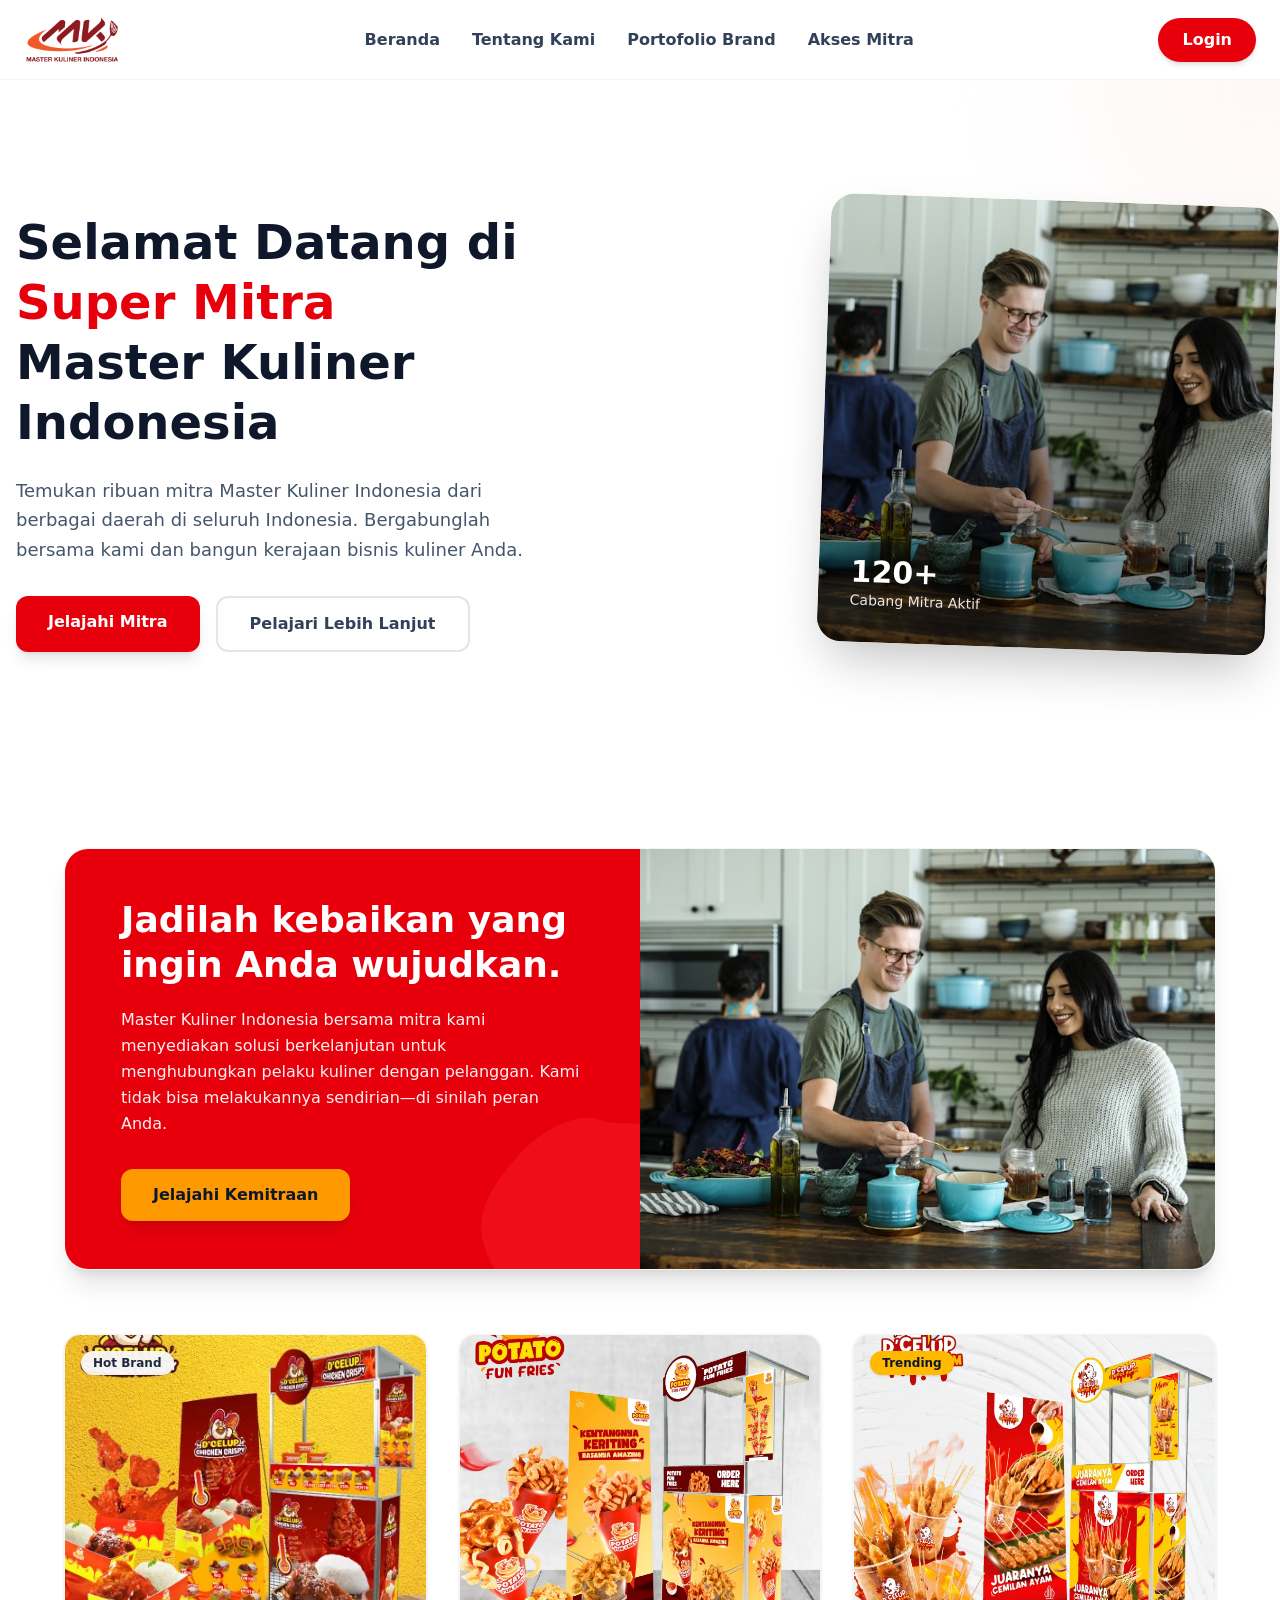
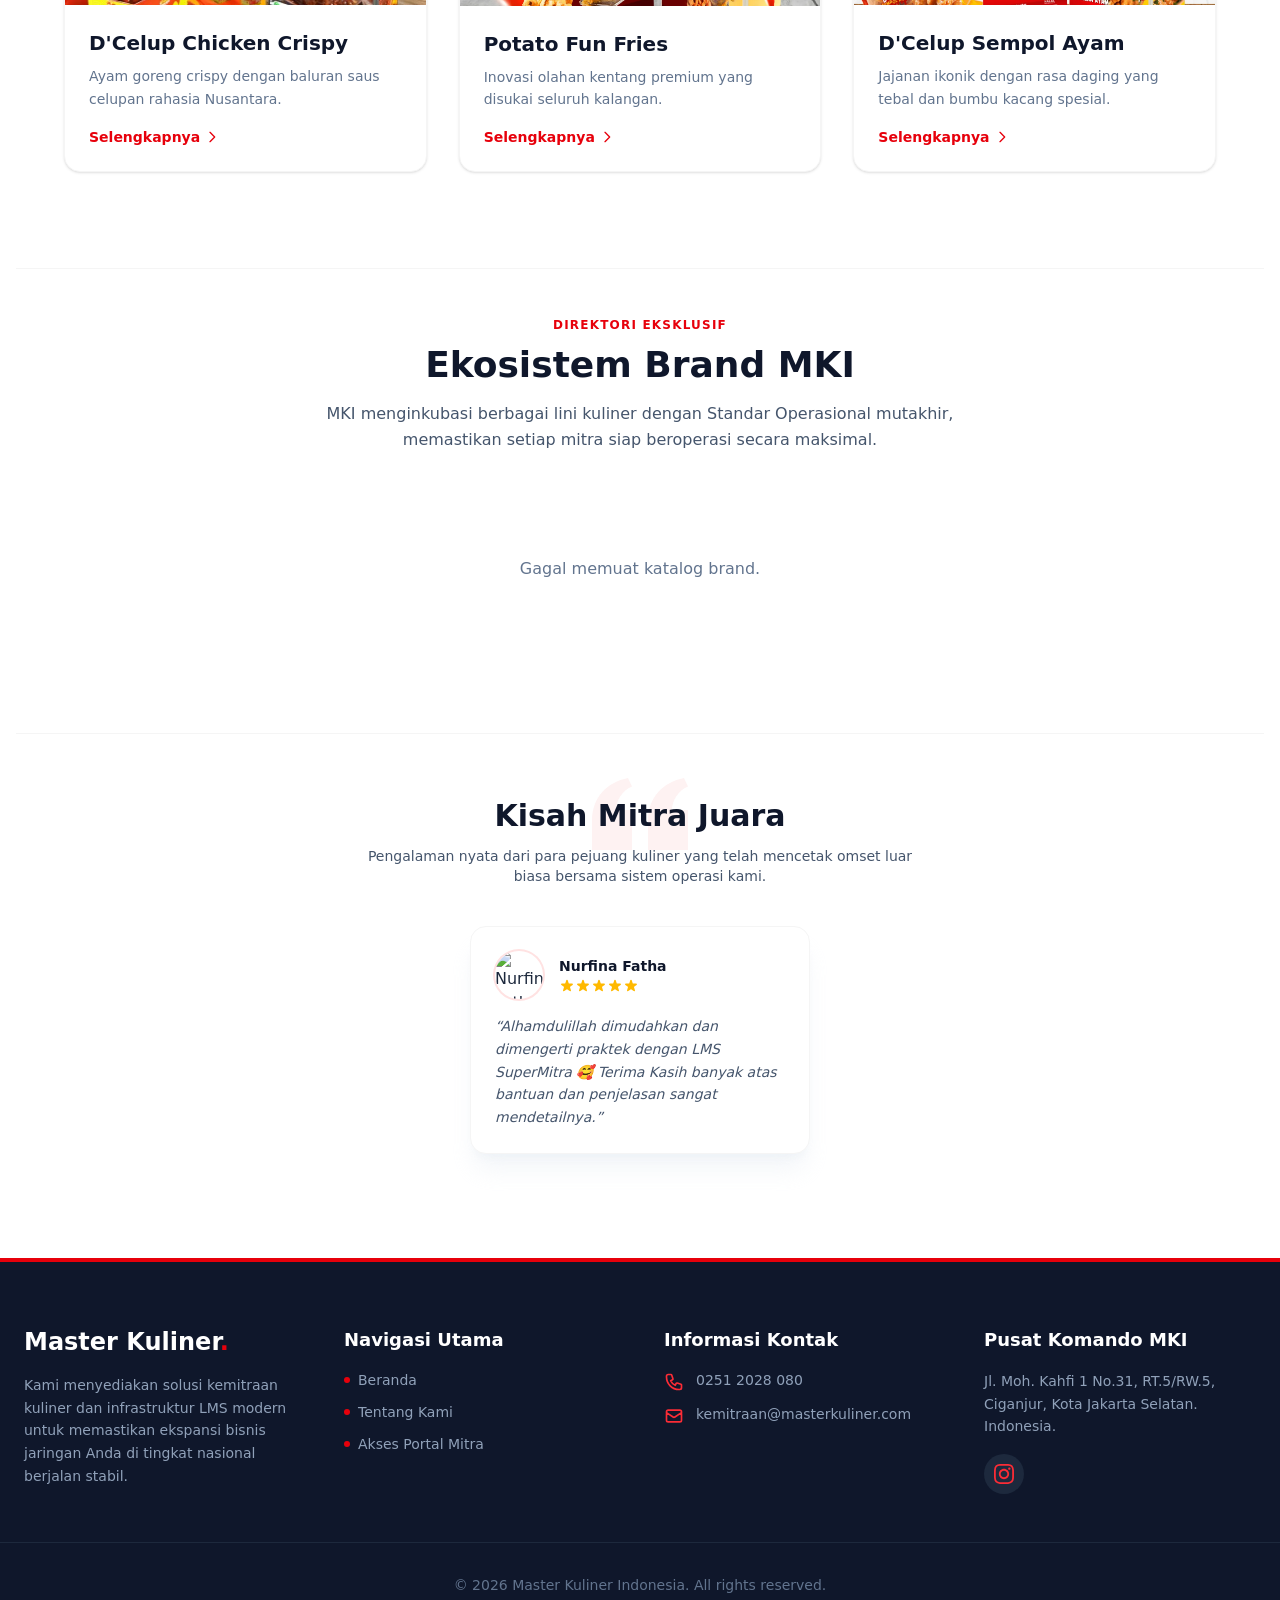
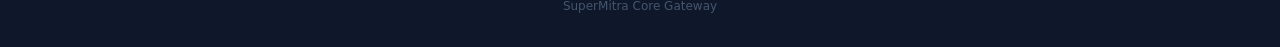
==== course.html @ 027131a8 "create course page" ====
<!DOCTYPE html>
<html lang="id" class="scroll-smooth">

<head>
    <meta charset="UTF-8">
    <link rel="icon" type="image/webp" href="/assets/images/logo.webp">
    <meta name="viewport" content="width=device-width, initial-scale=1.0">
    <title>Edukasi Kemitraan - Master Kuliner Indonesia</title>

    <!-- FONT POPPINS & INTER -->
    <link rel="preconnect" href="https://fonts.googleapis.com">
    <link rel="preconnect" href="https://fonts.gstatic.com" crossorigin="">
    <link
        href="https://fonts.googleapis.com/css2?family=Poppins:wght@400;500;600;700&family=Inter:wght@400;500;600;700&display=swap"
        rel="stylesheet">

    <!-- Tailwind CSS CDN -->
    <script src="https://cdn.tailwindcss.com"></script>

    <link href="/css/main.css" rel="stylesheet">
</head>

<body class="bg-slate-50 font-inter text-slate-800 antialiased overflow-x-hidden" id="course">

    <!-- Navbar -->
    <header
        class="fixed top-0 left-0 right-0 w-full z-50 transition-all duration-300 bg-white/95 backdrop-blur-sm border-b border-neutral-100 h-20">
        <div class="max-w-7xl mx-auto px-6 h-full flex items-center justify-between">
            <a class="cursor-pointer flex items-center gap-3" href="/store.html">
                <div class="w-24">
                    <img src="/assets/images/logo.webp" alt="Logo" class="w-full h-full object-contain" onerror="this.src='https://via.placeholder.com/150x50?text=Logo'">
                </div>
            </a>
            <div class="flex items-center gap-4">
                <a href="/store.html"
                    class="hidden md:block mr-2 text-sm font-semibold text-slate-600 hover:text-red-600 transition-colors">
                    Kembali ke Toko
                </a>

                <!-- Profile Section -->
                <div class="relative">
                    <button id="profile-btn"
                        class="flex items-center gap-3 hover:bg-gray-50 px-3 py-2 rounded-lg transition-colors">
                        <div
                            class="w-8 h-8 bg-red-600 rounded-full flex items-center justify-center text-white font-bold text-sm">
                            <span id="user-avatar">U</span>
                        </div>
                        <div class="hidden md:block text-left">
                            <p class="text-sm font-semibold text-slate-900" id="user-name">User</p>
                            <p class="text-xs text-slate-500" id="user-role">Partner</p>
                        </div>
                        <svg class="w-4 h-4 text-slate-400" fill="none" stroke="currentColor" viewBox="0 0 24 24">
                            <path stroke-linecap="round" stroke-linejoin="round" stroke-width="2" d="M19 9l-7 7-7-7">
                            </path>
                        </svg>
                    </button>

                    <!-- Dropdown Menu -->
                    <div id="profile-dropdown"
                        class="absolute right-0 mt-2 w-48 bg-white rounded-lg shadow-lg border border-neutral-100 py-1 z-50 hidden">
                        <a href="#"
                            class="flex items-center gap-3 px-4 py-2 text-sm text-slate-700 hover:bg-gray-50 transition-colors">
                            <svg class="w-4 h-4" fill="none" stroke="currentColor" viewBox="0 0 24 24">
                                <path stroke-linecap="round" stroke-linejoin="round" stroke-width="2"
                                    d="M16 7a4 4 0 11-8 0 4 4 0 018 0zM12 14a7 7 0 00-7 7h14a7 7 0 00-7-7z"></path>
                            </svg>
                            Profile
                        </a>
                        <a href="/course.html" id="course-link"
                            class="flex items-center gap-3 px-4 py-2 text-sm text-red-600 font-semibold hover:bg-gray-50 transition-colors">
                            <svg class="w-4 h-4" fill="none" stroke="currentColor" viewBox="0 0 24 24">
                                <path stroke-linecap="round" stroke-linejoin="round" stroke-width="2"
                                    d="M12 6.253v13m0-13C10.832 5.477 9.246 5 7.5 5S4.168 5.477 3 6.253v13C4.168 18.477 5.754 18 7.5 18s3.332.477 4.5 1.253m0-13C13.168 5.477 14.754 5 16.5 5c1.746 0 3.332.477 4.5 1.253v13C19.832 18.477 18.246 18 16.5 18c-1.746 0-3.332.477-4.5 1.253">
                                </path>
                            </svg>
                            Course
                        </a>
                        <a href="/orders.html"
                            class="flex items-center gap-3 px-4 py-2 text-sm text-slate-700 hover:bg-gray-50 transition-colors">
                            <svg class="w-4 h-4" fill="none" stroke="currentColor" viewBox="0 0 24 24">
                                <path stroke-linecap="round" stroke-linejoin="round" stroke-width="2"
                                    d="M9 5H7a2 2 0 00-2 2v10a2 2 0 002 2h8a2 2 0 002-2V7a2 2 0 00-2-2h-2M9 5a2 2 0 002 2h2a2 2 0 002-2M9 5a2 2 0 012-2h2a2 2 0 012 2m-6 9l2 2 4-4">
                                </path>
                            </svg>
                            Pesanan Saya
                        </a>
                        <hr class="my-1 border-neutral-100">
                        <button id="logout-btn"
                            class="flex items-center gap-3 w-full px-4 py-2 text-sm text-slate-700 hover:bg-gray-50 transition-colors">
                            <svg class="w-4 h-4" fill="none" stroke="currentColor" viewBox="0 0 24 24">
                                <path stroke-linecap="round" stroke-linejoin="round" stroke-width="2"
                                    d="M17 16l4-4m0 0l-4-4m4 4H7m6 4v1a3 3 0 01-3 3H6a3 3 0 01-3-3V7a3 3 0 013-3h4a3 3 0 013 3v1">
                                </path>
                            </svg>
                            Logout
                        </button>
                    </div>
                </div>
            </div>
        </div>
    </header>

    <main class="pt-28 pb-16 min-h-screen">
        <div class="container mx-auto px-4 max-w-7xl">
            
            <!-- Breadcrumb & Header -->
            <div class="mb-8">
                <div class="flex items-center text-sm text-slate-500 mb-3">
                    <a href="/" class="hover:text-red-600">Beranda</a>
                    <span class="mx-2">/</span>
                    <a href="#" class="hover:text-red-600">Modul Edukasi</a>
                    <span class="mx-2">/</span>
                    <span class="text-slate-800 font-medium">Pembuatan Produk</span>
                </div>
                <h1 class="text-3xl md:text-4xl font-bold text-slate-900 font-poppins">Modul Pelatihan: Rahasia Dapur MKI</h1>
                <p class="text-slate-600 mt-2">Pelajari teknik rahasia, takaran yang presisi, dan SOP pembuatan makanan dari Master Kuliner Indonesia.</p>
            </div>

            <div class="flex flex-col lg:flex-row gap-8">
                
                <!-- Video Player Area -->
                <div class="lg:w-2/3">
                    <div class="bg-black rounded-2xl overflow-hidden shadow-xl aspect-video mb-6 relative border border-neutral-800">
                        <!-- Embed Video Pembuatan Makanan -->
                        <iframe class="absolute inset-0 w-full h-full" 
                            src="https://www.youtube.com/embed/j1_8W6A7i48?si=NhyC-iO9F-8YfH8E" 
                            title="Video Edukasi Pembuatan Makanan" 
                            frameborder="0" 
                            allow="accelerometer; autoplay; clipboard-write; encrypted-media; gyroscope; picture-in-picture" 
                            allowfullscreen>
                        </iframe>
                    </div>
                    
                    <div class="bg-white p-6 md:p-8 rounded-2xl shadow-sm border border-neutral-100">
                        <div class="flex items-start justify-between gap-4 mb-4">
                            <h2 class="text-2xl font-bold font-poppins text-slate-900">01. Persiapan Bahan Baku & Teknik Pemotongan Ayam</h2>
                            <span class="bg-green-100 text-green-700 text-xs font-bold px-3 py-1 rounded-full whitespace-nowrap">Wajib Tonton</span>
                        </div>
                        <p class="text-slate-600 mb-6 leading-relaxed">Dalam modul pertama ini, Anda akan mempelajari standar operasional prosedur (SOP) Master Kuliner Indonesia dalam menyeleksi ayam berkualitas, teknik memotong 1 ayam menjadi 9 dan 10 bagian, serta cara menjaga kesegaran bahan baku sebelum masuk ke proses marinisasi.</p>
                        
                        <div class="flex flex-wrap gap-4 pt-6 border-t border-gray-100">
                            <button class="bg-red-600 hover:bg-red-700 text-white px-5 py-2.5 rounded-lg font-medium transition flex items-center gap-2 text-sm shadow-md hover:shadow-lg hover:shadow-red-600/20">
                               <svg class="w-5 h-5" fill="none" stroke="currentColor" viewBox="0 0 24 24"><path stroke-linecap="round" stroke-linejoin="round" stroke-width="2" d="M4 16v1a3 3 0 003 3h10a3 3 0 003-3v-1m-4-4l-3 3m0 0l-3-3m3 3V4"></path></svg> 
                               Unduh SOP PDF
                            </button>
                            <button class="bg-slate-100 hover:bg-slate-200 text-slate-700 px-5 py-2.5 rounded-lg font-medium transition flex items-center gap-2 text-sm">
                                <svg class="w-5 h-5" fill="none" stroke="currentColor" viewBox="0 0 24 24"><path stroke-linecap="round" stroke-linejoin="round" stroke-width="2" d="M8 12h.01M12 12h.01M16 12h.01M21 12c0 4.418-4.03 8-9 8a9.863 9.863 0 01-4.255-.949L3 20l1.395-3.72C3.512 15.042 3 13.574 3 12c0-4.418 4.03-8 9-8s9 3.582 9 8z"></path></svg>
                                Tanya Instruktur
                            </button>
                        </div>
                    </div>
                </div>

                <!-- Playlist / Course List Area -->
                <div class="lg:w-1/3">
                    <div class="bg-white rounded-2xl shadow-sm border border-neutral-100 p-6 overscroll-contain sticky top-28">
                        <div class="flex items-center justify-between mb-6">
                            <h3 class="font-bold font-poppins text-lg text-slate-900">Daftar Materi Kuliner</h3>
                            <span class="text-sm text-slate-500 font-medium">1 / 5 Selesai</span>
                        </div>
                        
                        <!-- Progress Bar -->
                        <div class="w-full bg-gray-200 rounded-full h-2 mb-6">
                            <div class="bg-green-500 h-2 rounded-full" style="width: 20%"></div>
                        </div>

                        <div class="space-y-4">
                            <!-- Active item -->
                            <a href="#" class="block p-3 rounded-xl bg-red-50 border border-red-100 flex gap-4 group transition">
                                <div class="w-24 h-16 rounded-lg overflow-hidden shrink-0 relative bg-gray-200 shadow-sm">
                                    <img src="https://images.unsplash.com/photo-1587595431973-160d0d94add1?w=300&q=80" alt="Thumbnail" class="w-full h-full object-cover">
                                    <div class="absolute inset-0 bg-red-600/30 flex items-center justify-center">
                                        <div class="w-8 h-8 rounded-full bg-white flex items-center justify-center shadow-lg">
                                            <svg class="w-4 h-4 text-red-600 ml-0.5" fill="currentColor" viewBox="0 0 20 20"><path d="M10 18a8 8 0 100-16 8 8 0 000 16zM9.555 7.168A1 1 0 008 8v4a1 1 0 001.555.832l3-2a1 1 0 000-1.664l-3-2z" clip-rule="evenodd" fill-rule="evenodd"></path></svg>
                                        </div>
                                    </div>
                                </div>
                                <div class="flex-1 py-1">
                                    <h4 class="font-semibold text-sm text-red-600 group-hover:text-red-700 leading-tight">01. Persiapan Bahan & Potong Ayam</h4>
                                    <p class="text-xs text-red-400 mt-2 font-medium">Sedang diputar • 12:40</p>
                                </div>
                            </a>

                            <!-- Other items -->
                            <a href="#" class="block p-3 rounded-xl hover:bg-slate-50 border border-transparent border-b-gray-100 flex gap-4 group transition">
                                <div class="w-24 h-16 rounded-lg overflow-hidden shrink-0 relative bg-gray-200">
                                    <img src="https://images.unsplash.com/photo-1615996001375-c7ef13294436?w=300&q=80" alt="Thumbnail" class="w-full h-full object-cover">
                                </div>
                                <div class="flex-1 py-1">
                                    <h4 class="font-semibold text-sm text-slate-700 group-hover:text-red-600 leading-tight transition-colors">02. Tehnik Marinisasi Bumbu Rahasia</h4>
                                    <p class="text-xs text-slate-400 mt-2">08:15</p>
                                </div>
                            </a>
                            
                            <a href="#" class="block p-3 rounded-xl hover:bg-slate-50 border border-transparent border-b-gray-100 flex gap-4 group transition">
                                <div class="w-24 h-16 rounded-lg overflow-hidden shrink-0 relative bg-gray-200">
                                    <img src="https://images.unsplash.com/photo-1626645738196-c2a7c87a8f58?w=300&q=80" alt="Thumbnail" class="w-full h-full object-cover">
                                </div>
                                <div class="flex-1 py-1">
                                    <h4 class="font-semibold text-sm text-slate-700 group-hover:text-red-600 leading-tight transition-colors">03. Tekik Pembuatan Adonan Crispy</h4>
                                    <p class="text-xs text-slate-400 mt-2">15:30</p>
                                </div>
                            </a>

                            <a href="#" class="block p-3 rounded-xl hover:bg-slate-50 border border-transparent border-b-gray-100 flex gap-4 group transition">
                                <div class="w-24 h-16 rounded-lg overflow-hidden shrink-0 relative bg-gray-200">
                                    <img src="https://images.unsplash.com/photo-1614398751058-eb2e0bf63e53?w=300&q=80" alt="Thumbnail" class="w-full h-full object-cover">
                                </div>
                                <div class="flex-1 py-1">
                                    <h4 class="font-semibold text-sm text-slate-700 group-hover:text-red-600 leading-tight transition-colors">04. Manajemen Menggoreng Suhu Presisi</h4>
                                    <p class="text-xs text-slate-400 mt-2">10:45</p>
                                </div>
                            </a>

                            <a href="#" class="block p-3 rounded-xl hover:bg-slate-50 flex gap-4 group transition">
                                <div class="w-24 h-16 rounded-lg overflow-hidden shrink-0 relative bg-gray-200">
                                    <img src="https://images.unsplash.com/photo-1555939594-58d7cb561ad1?w=300&q=80" alt="Thumbnail" class="w-full h-full object-cover">
                                </div>
                                <div class="flex-1 py-1">
                                    <h4 class="font-semibold text-sm text-slate-700 group-hover:text-red-600 leading-tight transition-colors">05. Plating, Packing & Quality Control</h4>
                                    <p class="text-xs text-slate-400 mt-2">09:20</p>
                                </div>
                            </a>
                            
                            <!-- Locked item -->
                            <div class="block p-3 rounded-xl flex gap-4 group opacity-50 cursor-not-allowed">
                                <div class="w-24 h-16 rounded-lg overflow-hidden shrink-0 relative bg-slate-200 shadow-inner">
                                    <div class="absolute inset-0 flex items-center justify-center bg-slate-800/10">
                                        <svg class="w-6 h-6 text-slate-500" fill="currentColor" viewBox="0 0 20 20"><path fill-rule="evenodd" d="M5 9V7a5 5 0 0110 0v2a2 2 0 012 2v5a2 2 0 01-2 2H5a2 2 0 01-2-2v-5a2 2 0 012-2zm8-2v2H7V7a3 3 0 016 0z" clip-rule="evenodd"></path></svg>
                                    </div>
                                </div>
                                <div class="flex-1 py-1">
                                    <h4 class="font-semibold text-sm text-slate-500 leading-tight">Ujian Akhir Kelolosan Standar Mutu</h4>
                                    <p class="text-xs text-slate-400 mt-2">Terkunci</p>
                                </div>
                            </div>
                        </div>
                    </div>
                </div>
            </div>
            
        </div>
    </main>

    <!-- Footer mapped to references -->
    <footer class="bg-slate-900 border-t-4 border-red-600 text-slate-300 pt-16 pb-8">
        <div class="max-w-7xl mx-auto px-6 grid gap-12 md:grid-cols-4">
            <div>
                <h2 class="font-poppins text-2xl font-bold text-white mb-4">Master Kuliner<span
                        class="text-red-600">.</span></h2>
                <p class="text-sm leading-relaxed text-slate-400">Kami menyediakan solusi kemitraan kuliner dan
                    infrastruktur LMS modern untuk memastikan ekspansi bisnis jaringan Anda di tingkat nasional berjalan
                    stabil.</p>
            </div>
            <div>
                <h3 class="font-poppins text-lg font-semibold text-white mb-4">Navigasi Utama</h3>
                <ul class="space-y-3 text-sm text-slate-400">
                    <li><a href="/" class="hover:text-red-400 transition-colors flex items-center"><span
                                class="w-1.5 h-1.5 rounded-full bg-red-600 mr-2"></span>Beranda</a></li>
                    <li><a href="/index.html#about" class="hover:text-red-400 transition-colors flex items-center"><span
                                class="w-1.5 h-1.5 rounded-full bg-red-600 mr-2"></span>Tentang Kami</a></li>
                    <li><a href="course.html" class="hover:text-red-400 transition-colors flex items-center"><span
                                class="w-1.5 h-1.5 rounded-full bg-red-600 mr-2"></span>Edukasi Kemitraan</a></li>
                </ul>
            </div>
            <div>
                <h3 class="font-poppins text-lg font-semibold text-white mb-4">Informasi Kontak</h3>
                <ul class="space-y-3 text-sm text-slate-400">
                    <li class="flex items-start gap-3">
                        <svg class="w-5 h-5 text-red-500 shrink-0 mt-0.5" fill="none" stroke="currentColor"
                            viewBox="0 0 24 24">
                            <path stroke-linecap="round" stroke-linejoin="round" stroke-width="2"
                                d="M3 5a2 2 0 012-2h3.28a1 1 0 01.948.684l1.498 4.493a1 1 0 01-.502 1.21l-2.257 1.13a11.042 11.042 0 005.516 5.516l1.13-2.257a1 1 0 011.21-.502l4.493 1.498a1 1 0 01.684.949V19a2 2 0 01-2 2h-1C9.716 21 3 14.284 3 6V5z">
                            </path>
                        </svg>
                        <span>0251 2028 080</span>
                    </li>
                    <li class="flex items-start gap-3">
                        <svg class="w-5 h-5 text-red-500 shrink-0 mt-0.5" fill="none" stroke="currentColor"
                            viewBox="0 0 24 24">
                            <path stroke-linecap="round" stroke-linejoin="round" stroke-width="2"
                                d="M3 8l7.89 5.26a2 2 0 002.22 0L21 8M5 19h14a2 2 0 002-2V7a2 2 0 00-2-2H5a2 2 0 00-2 2v10a2 2 0 002 2z">
                            </path>
                        </svg>
                        <span>kemitraan@masterkuliner.com</span>
                    </li>
                </ul>
            </div>
            <div>
                <h3 class="font-poppins text-lg font-semibold text-white mb-4">Pusat Komando MKI</h3>
                <p class="text-sm mb-4 text-slate-400 leading-relaxed">Jl. Moh. Kahfi 1 No.31, RT.5/RW.5, Ciganjur, Kota
                    Jakarta Selatan. Indonesia.</p>
                <div class="flex gap-4">
                    <div
                        class="w-10 h-10 rounded-full bg-slate-800 flex items-center justify-center text-red-500 hover:bg-red-600 hover:text-white transition-colors cursor-pointer">
                        <svg class="w-5 h-5" fill="currentColor" viewBox="0 0 24 24">
                            <path
                                d="M12 2.163c3.204 0 3.584.012 4.85.07 3.252.148 4.771 1.691 4.919 4.919.058 1.265.069 1.645.069 4.849 0 3.205-.012 3.584-.069 4.849-.149 3.225-1.664 4.771-4.919 4.919-1.266.058-1.644.07-4.85.07-3.204 0-3.584-.012-4.849-.07-3.26-.149-4.771-1.699-4.919-4.92-.058-1.265-.07-1.644-.07-4.849 0-3.204.013-3.583.07-4.849.149-3.227 1.664-4.771 4.919-4.919 1.266-.057 1.645-.069 4.849-.069zm0-2.163c-3.259 0-3.667.014-4.947.072-4.358.2-6.78 2.618-6.98 6.98-.059 1.281-.073 1.689-.073 4.948 0 3.259.014 3.668.072 4.948.2 4.358 2.618 6.78 6.98 6.98 1.281.058 1.689.072 4.948.072 3.259 0 3.668-.014 4.948-.072 4.354-.2 6.782-2.618 6.979-6.98.059-1.28.073-1.689.073-4.948 0-3.259-.014-3.667-.072-4.947-.196-4.354-2.617-6.78-6.979-6.98-1.281-.059-1.69-.073-4.949-.073zm0 5.838c-3.403 0-6.162 2.759-6.162 6.162s2.759 6.163 6.162 6.163 6.162-2.759 6.162-6.163c0-3.403-2.759-6.162-6.162-6.162zm0 10.162c-2.209 0-4-1.79-4-4 0-2.209 1.791-4 4-4s4 1.791 4 4c0 2.21-1.791 4-4 4zm6.406-11.845c-.796 0-1.441.645-1.441 1.44s.645 1.44 1.441 1.44c.795 0 1.439-.645 1.439-1.44s-.644-1.44-1.439-1.44z" />
                        </svg>
                    </div>
                </div>
            </div>
        </div>
        <div class="border-t border-slate-800 mt-12 pt-8 text-center text-sm text-slate-500 font-medium">
            © 2026 Master Kuliner Indonesia. All rights reserved. <br>
            <span class="text-xs text-slate-600 font-normal">SuperMitra Core Gateway</span>
        </div>
    </footer>

    <!-- Scripts -->
    <script src="/js/modules/api.js"></script>
    <!-- SweetAlert2 JS -->
    <script src="https://cdn.jsdelivr.net/npm/sweetalert2@11/dist/sweetalert2.all.min.js"></script>
    <script src="/js/pages/course.js"></script>
</body>
</html>
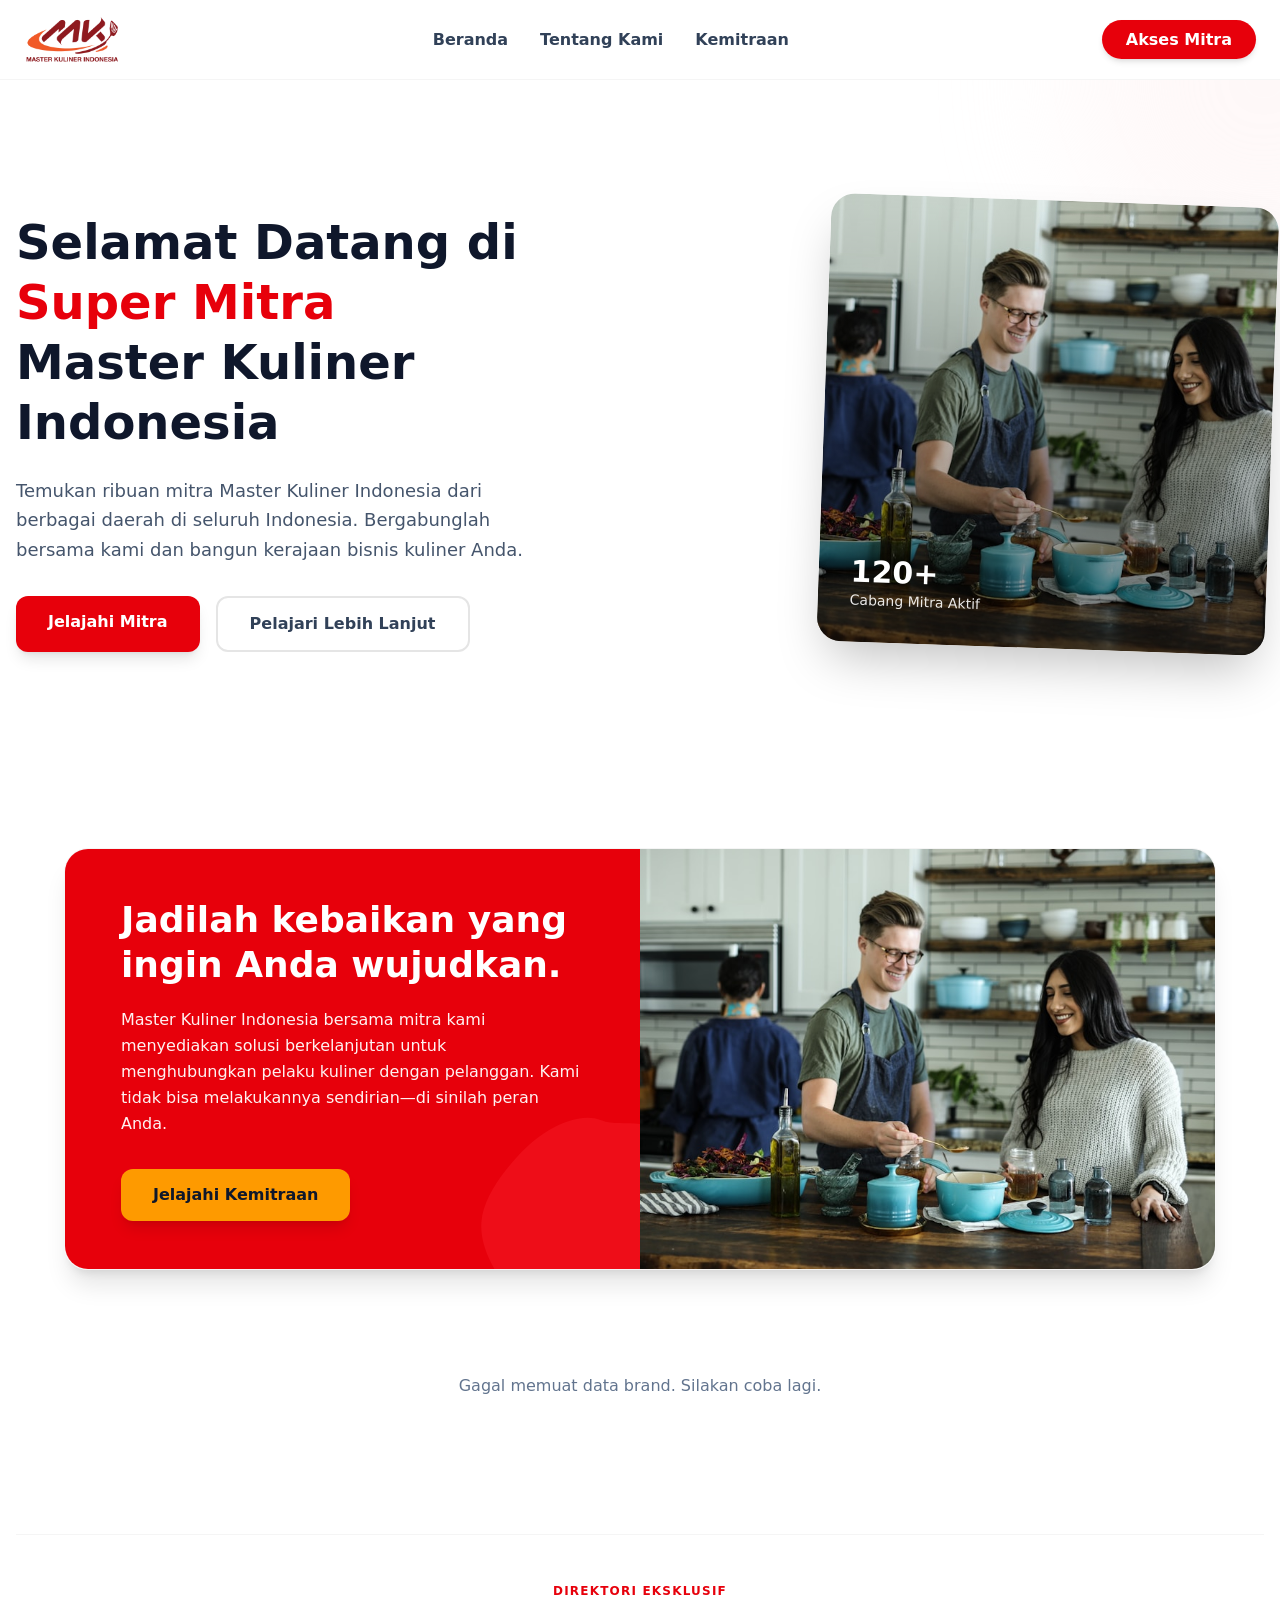
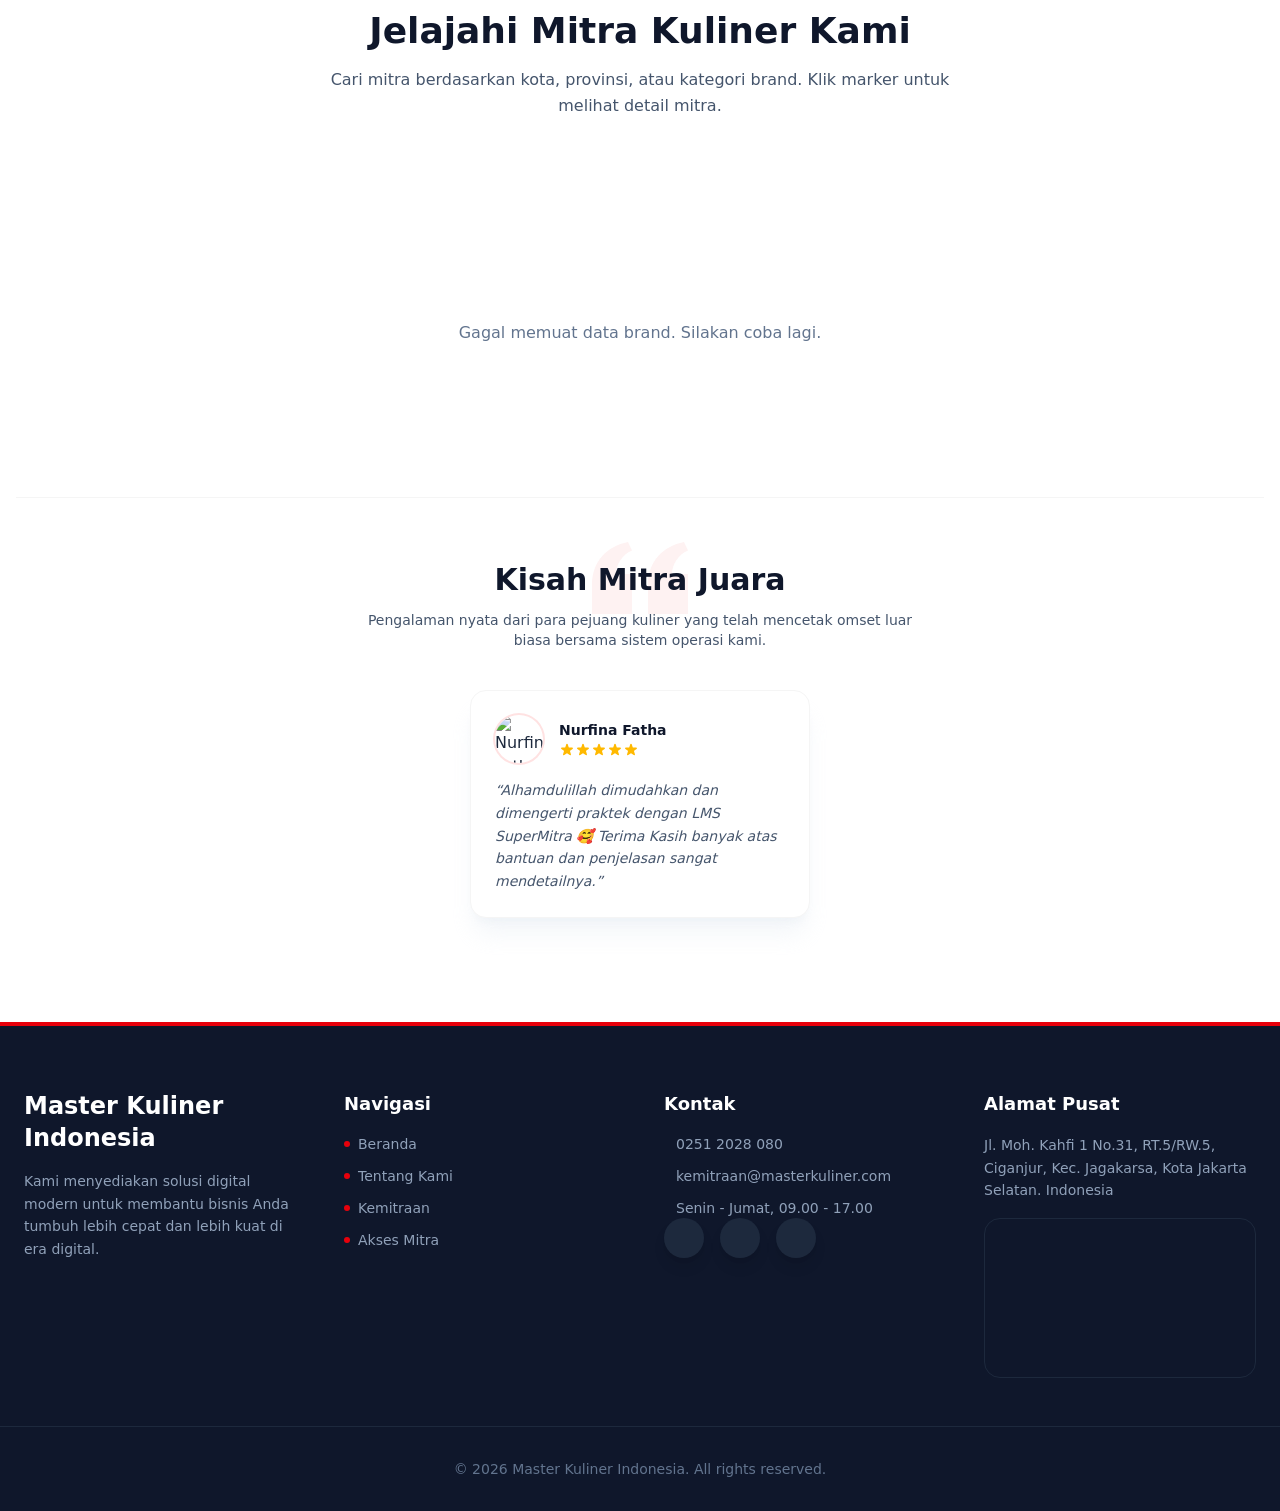
==== commit c27b6ffc: "feat: integrating component business-category with API" ====
--- a/course.html
+++ b/course.html
@@ -18,6 +18,9 @@
     <script src="https://cdn.tailwindcss.com"></script>
 
     <link href="/css/main.css" rel="stylesheet">
+
+    <!-- REMIXICON -->
+    <link href="https://cdn.jsdelivr.net/npm/remixicon@4.2.0/fonts/remixicon.css" rel="stylesheet" />
 </head>
 
 <body class="bg-slate-50 font-inter text-slate-800 antialiased overflow-x-hidden" id="course">
@@ -28,289 +31,92 @@
         <div class="max-w-7xl mx-auto px-6 h-full flex items-center justify-between">
             <a class="cursor-pointer flex items-center gap-3" href="/store.html">
                 <div class="w-24">
-                    <img src="/assets/images/logo.webp" alt="Logo" class="w-full h-full object-contain" onerror="this.src='https://via.placeholder.com/150x50?text=Logo'">
+                    <img src="/assets/images/logo.webp" alt="Logo" class="w-full h-full object-contain"
+                        onerror="this.src='https://via.placeholder.com/150x50?text=Logo'">
                 </div>
             </a>
             <div class="flex items-center gap-4">
                 <a href="/store.html"
-                    class="hidden md:block mr-2 text-sm font-semibold text-slate-600 hover:text-red-600 transition-colors">
+                    class="hidden md:flex items-center gap-2 mr-2 px-4 py-2 text-sm font-medium text-slate-700 bg-white border border-slate-200 hover:bg-slate-50 hover:text-red-600 hover:border-red-200 rounded-xl transition-all shadow-sm">
+                    <svg class="w-4 h-4" fill="none" stroke="currentColor" viewBox="0 0 24 24">
+                        <path stroke-linecap="round" stroke-linejoin="round" stroke-width="2"
+                            d="M10 19l-7-7m0 0l7-7m-7 7h18"></path>
+                    </svg>
                     Kembali ke Toko
                 </a>
 
-                <!-- Profile Section -->
-                <div class="relative">
-                    <button id="profile-btn"
-                        class="flex items-center gap-3 hover:bg-gray-50 px-3 py-2 rounded-lg transition-colors">
-                        <div
-                            class="w-8 h-8 bg-red-600 rounded-full flex items-center justify-center text-white font-bold text-sm">
-                            <span id="user-avatar">U</span>
-                        </div>
-                        <div class="hidden md:block text-left">
-                            <p class="text-sm font-semibold text-slate-900" id="user-name">User</p>
-                            <p class="text-xs text-slate-500" id="user-role">Partner</p>
-                        </div>
-                        <svg class="w-4 h-4 text-slate-400" fill="none" stroke="currentColor" viewBox="0 0 24 24">
-                            <path stroke-linecap="round" stroke-linejoin="round" stroke-width="2" d="M19 9l-7 7-7-7">
-                            </path>
-                        </svg>
-                    </button>
-
-                    <!-- Dropdown Menu -->
-                    <div id="profile-dropdown"
-                        class="absolute right-0 mt-2 w-48 bg-white rounded-lg shadow-lg border border-neutral-100 py-1 z-50 hidden">
-                        <a href="#"
-                            class="flex items-center gap-3 px-4 py-2 text-sm text-slate-700 hover:bg-gray-50 transition-colors">
-                            <svg class="w-4 h-4" fill="none" stroke="currentColor" viewBox="0 0 24 24">
-                                <path stroke-linecap="round" stroke-linejoin="round" stroke-width="2"
-                                    d="M16 7a4 4 0 11-8 0 4 4 0 018 0zM12 14a7 7 0 00-7 7h14a7 7 0 00-7-7z"></path>
-                            </svg>
-                            Profile
-                        </a>
-                        <a href="/course.html" id="course-link"
-                            class="flex items-center gap-3 px-4 py-2 text-sm text-red-600 font-semibold hover:bg-gray-50 transition-colors">
-                            <svg class="w-4 h-4" fill="none" stroke="currentColor" viewBox="0 0 24 24">
-                                <path stroke-linecap="round" stroke-linejoin="round" stroke-width="2"
-                                    d="M12 6.253v13m0-13C10.832 5.477 9.246 5 7.5 5S4.168 5.477 3 6.253v13C4.168 18.477 5.754 18 7.5 18s3.332.477 4.5 1.253m0-13C13.168 5.477 14.754 5 16.5 5c1.746 0 3.332.477 4.5 1.253v13C19.832 18.477 18.246 18 16.5 18c-1.746 0-3.332.477-4.5 1.253">
-                                </path>
-                            </svg>
-                            Course
-                        </a>
-                        <a href="/orders.html"
-                            class="flex items-center gap-3 px-4 py-2 text-sm text-slate-700 hover:bg-gray-50 transition-colors">
-                            <svg class="w-4 h-4" fill="none" stroke="currentColor" viewBox="0 0 24 24">
-                                <path stroke-linecap="round" stroke-linejoin="round" stroke-width="2"
-                                    d="M9 5H7a2 2 0 00-2 2v10a2 2 0 002 2h8a2 2 0 002-2V7a2 2 0 00-2-2h-2M9 5a2 2 0 002 2h2a2 2 0 002-2M9 5a2 2 0 012-2h2a2 2 0 012 2m-6 9l2 2 4-4">
-                                </path>
-                            </svg>
-                            Pesanan Saya
-                        </a>
-                        <hr class="my-1 border-neutral-100">
-                        <button id="logout-btn"
-                            class="flex items-center gap-3 w-full px-4 py-2 text-sm text-slate-700 hover:bg-gray-50 transition-colors">
-                            <svg class="w-4 h-4" fill="none" stroke="currentColor" viewBox="0 0 24 24">
-                                <path stroke-linecap="round" stroke-linejoin="round" stroke-width="2"
-                                    d="M17 16l4-4m0 0l-4-4m4 4H7m6 4v1a3 3 0 01-3 3H6a3 3 0 01-3-3V7a3 3 0 013-3h4a3 3 0 013 3v1">
-                                </path>
-                            </svg>
-                            Logout
-                        </button>
-                    </div>
-                </div>
+                <!-- Global Profile Navigation Placeholder -->
+                <div id="profile-nav-placeholder"></div>
             </div>
         </div>
     </header>
 
     <main class="pt-28 pb-16 min-h-screen">
         <div class="container mx-auto px-4 max-w-7xl">
-            
-            <!-- Breadcrumb & Header -->
+
+            <!-- Header -->
             <div class="mb-8">
-                <div class="flex items-center text-sm text-slate-500 mb-3">
-                    <a href="/" class="hover:text-red-600">Beranda</a>
-                    <span class="mx-2">/</span>
-                    <a href="#" class="hover:text-red-600">Modul Edukasi</a>
-                    <span class="mx-2">/</span>
-                    <span class="text-slate-800 font-medium">Pembuatan Produk</span>
-                </div>
-                <h1 class="text-3xl md:text-4xl font-bold text-slate-900 font-poppins">Modul Pelatihan: Rahasia Dapur MKI</h1>
-                <p class="text-slate-600 mt-2">Pelajari teknik rahasia, takaran yang presisi, dan SOP pembuatan makanan dari Master Kuliner Indonesia.</p>
+                <h1 class="text-3xl md:text-4xl font-bold text-slate-900 font-poppins">Modul Pelatihan: Kemitraan Master
+                    Kuliner Indonesia
+                </h1>
+                <p class="text-slate-600 mt-2">Pelajari teknik rahasia, takaran yang presisi, dan SOP pembuatan makanan
+                    dari Master Kuliner Indonesia.</p>
             </div>
 
-            <div class="flex flex-col lg:flex-row gap-8">
-                
-                <!-- Video Player Area -->
-                <div class="lg:w-2/3">
-                    <div class="bg-black rounded-2xl overflow-hidden shadow-xl aspect-video mb-6 relative border border-neutral-800">
-                        <!-- Embed Video Pembuatan Makanan -->
-                        <iframe class="absolute inset-0 w-full h-full" 
-                            src="https://www.youtube.com/embed/j1_8W6A7i48?si=NhyC-iO9F-8YfH8E" 
-                            title="Video Edukasi Pembuatan Makanan" 
-                            frameborder="0" 
-                            allow="accelerometer; autoplay; clipboard-write; encrypted-media; gyroscope; picture-in-picture" 
-                            allowfullscreen>
-                        </iframe>
-                    </div>
-                    
-                    <div class="bg-white p-6 md:p-8 rounded-2xl shadow-sm border border-neutral-100">
-                        <div class="flex items-start justify-between gap-4 mb-4">
-                            <h2 class="text-2xl font-bold font-poppins text-slate-900">01. Persiapan Bahan Baku & Teknik Pemotongan Ayam</h2>
-                            <span class="bg-green-100 text-green-700 text-xs font-bold px-3 py-1 rounded-full whitespace-nowrap">Wajib Tonton</span>
-                        </div>
-                        <p class="text-slate-600 mb-6 leading-relaxed">Dalam modul pertama ini, Anda akan mempelajari standar operasional prosedur (SOP) Master Kuliner Indonesia dalam menyeleksi ayam berkualitas, teknik memotong 1 ayam menjadi 9 dan 10 bagian, serta cara menjaga kesegaran bahan baku sebelum masuk ke proses marinisasi.</p>
-                        
-                        <div class="flex flex-wrap gap-4 pt-6 border-t border-gray-100">
-                            <button class="bg-red-600 hover:bg-red-700 text-white px-5 py-2.5 rounded-lg font-medium transition flex items-center gap-2 text-sm shadow-md hover:shadow-lg hover:shadow-red-600/20">
-                               <svg class="w-5 h-5" fill="none" stroke="currentColor" viewBox="0 0 24 24"><path stroke-linecap="round" stroke-linejoin="round" stroke-width="2" d="M4 16v1a3 3 0 003 3h10a3 3 0 003-3v-1m-4-4l-3 3m0 0l-3-3m3 3V4"></path></svg> 
-                               Unduh SOP PDF
-                            </button>
-                            <button class="bg-slate-100 hover:bg-slate-200 text-slate-700 px-5 py-2.5 rounded-lg font-medium transition flex items-center gap-2 text-sm">
-                                <svg class="w-5 h-5" fill="none" stroke="currentColor" viewBox="0 0 24 24"><path stroke-linecap="round" stroke-linejoin="round" stroke-width="2" d="M8 12h.01M12 12h.01M16 12h.01M21 12c0 4.418-4.03 8-9 8a9.863 9.863 0 01-4.255-.949L3 20l1.395-3.72C3.512 15.042 3 13.574 3 12c0-4.418 4.03-8 9-8s9 3.582 9 8z"></path></svg>
-                                Tanya Instruktur
-                            </button>
-                        </div>
-                    </div>
-                </div>
+            <!-- Dynamic Course Categories Section -->
+            <div id="course-categories-container" class="mb-10 w-full relative z-10">
+            </div>
 
-                <!-- Playlist / Course List Area -->
-                <div class="lg:w-1/3">
-                    <div class="bg-white rounded-2xl shadow-sm border border-neutral-100 p-6 overscroll-contain sticky top-28">
-                        <div class="flex items-center justify-between mb-6">
-                            <h3 class="font-bold font-poppins text-lg text-slate-900">Daftar Materi Kuliner</h3>
-                            <span class="text-sm text-slate-500 font-medium">1 / 5 Selesai</span>
-                        </div>
-                        
-                        <!-- Progress Bar -->
-                        <div class="w-full bg-gray-200 rounded-full h-2 mb-6">
-                            <div class="bg-green-500 h-2 rounded-full" style="width: 20%"></div>
-                        </div>
 
-                        <div class="space-y-4">
-                            <!-- Active item -->
-                            <a href="#" class="block p-3 rounded-xl bg-red-50 border border-red-100 flex gap-4 group transition">
-                                <div class="w-24 h-16 rounded-lg overflow-hidden shrink-0 relative bg-gray-200 shadow-sm">
-                                    <img src="https://images.unsplash.com/photo-1587595431973-160d0d94add1?w=300&q=80" alt="Thumbnail" class="w-full h-full object-cover">
-                                    <div class="absolute inset-0 bg-red-600/30 flex items-center justify-center">
-                                        <div class="w-8 h-8 rounded-full bg-white flex items-center justify-center shadow-lg">
-                                            <svg class="w-4 h-4 text-red-600 ml-0.5" fill="currentColor" viewBox="0 0 20 20"><path d="M10 18a8 8 0 100-16 8 8 0 000 16zM9.555 7.168A1 1 0 008 8v4a1 1 0 001.555.832l3-2a1 1 0 000-1.664l-3-2z" clip-rule="evenodd" fill-rule="evenodd"></path></svg>
-                                        </div>
-                                    </div>
-                                </div>
-                                <div class="flex-1 py-1">
-                                    <h4 class="font-semibold text-sm text-red-600 group-hover:text-red-700 leading-tight">01. Persiapan Bahan & Potong Ayam</h4>
-                                    <p class="text-xs text-red-400 mt-2 font-medium">Sedang diputar • 12:40</p>
-                                </div>
-                            </a>
 
-                            <!-- Other items -->
-                            <a href="#" class="block p-3 rounded-xl hover:bg-slate-50 border border-transparent border-b-gray-100 flex gap-4 group transition">
-                                <div class="w-24 h-16 rounded-lg overflow-hidden shrink-0 relative bg-gray-200">
-                                    <img src="https://images.unsplash.com/photo-1615996001375-c7ef13294436?w=300&q=80" alt="Thumbnail" class="w-full h-full object-cover">
-                                </div>
-                                <div class="flex-1 py-1">
-                                    <h4 class="font-semibold text-sm text-slate-700 group-hover:text-red-600 leading-tight transition-colors">02. Tehnik Marinisasi Bumbu Rahasia</h4>
-                                    <p class="text-xs text-slate-400 mt-2">08:15</p>
-                                </div>
-                            </a>
-                            
-                            <a href="#" class="block p-3 rounded-xl hover:bg-slate-50 border border-transparent border-b-gray-100 flex gap-4 group transition">
-                                <div class="w-24 h-16 rounded-lg overflow-hidden shrink-0 relative bg-gray-200">
-                                    <img src="https://images.unsplash.com/photo-1626645738196-c2a7c87a8f58?w=300&q=80" alt="Thumbnail" class="w-full h-full object-cover">
-                                </div>
-                                <div class="flex-1 py-1">
-                                    <h4 class="font-semibold text-sm text-slate-700 group-hover:text-red-600 leading-tight transition-colors">03. Tekik Pembuatan Adonan Crispy</h4>
-                                    <p class="text-xs text-slate-400 mt-2">15:30</p>
-                                </div>
-                            </a>
-
-                            <a href="#" class="block p-3 rounded-xl hover:bg-slate-50 border border-transparent border-b-gray-100 flex gap-4 group transition">
-                                <div class="w-24 h-16 rounded-lg overflow-hidden shrink-0 relative bg-gray-200">
-                                    <img src="https://images.unsplash.com/photo-1614398751058-eb2e0bf63e53?w=300&q=80" alt="Thumbnail" class="w-full h-full object-cover">
-                                </div>
-                                <div class="flex-1 py-1">
-                                    <h4 class="font-semibold text-sm text-slate-700 group-hover:text-red-600 leading-tight transition-colors">04. Manajemen Menggoreng Suhu Presisi</h4>
-                                    <p class="text-xs text-slate-400 mt-2">10:45</p>
-                                </div>
-                            </a>
-
-                            <a href="#" class="block p-3 rounded-xl hover:bg-slate-50 flex gap-4 group transition">
-                                <div class="w-24 h-16 rounded-lg overflow-hidden shrink-0 relative bg-gray-200">
-                                    <img src="https://images.unsplash.com/photo-1555939594-58d7cb561ad1?w=300&q=80" alt="Thumbnail" class="w-full h-full object-cover">
-                                </div>
-                                <div class="flex-1 py-1">
-                                    <h4 class="font-semibold text-sm text-slate-700 group-hover:text-red-600 leading-tight transition-colors">05. Plating, Packing & Quality Control</h4>
-                                    <p class="text-xs text-slate-400 mt-2">09:20</p>
-                                </div>
-                            </a>
-                            
-                            <!-- Locked item -->
-                            <div class="block p-3 rounded-xl flex gap-4 group opacity-50 cursor-not-allowed">
-                                <div class="w-24 h-16 rounded-lg overflow-hidden shrink-0 relative bg-slate-200 shadow-inner">
-                                    <div class="absolute inset-0 flex items-center justify-center bg-slate-800/10">
-                                        <svg class="w-6 h-6 text-slate-500" fill="currentColor" viewBox="0 0 20 20"><path fill-rule="evenodd" d="M5 9V7a5 5 0 0110 0v2a2 2 0 012 2v5a2 2 0 01-2 2H5a2 2 0 01-2-2v-5a2 2 0 012-2zm8-2v2H7V7a3 3 0 016 0z" clip-rule="evenodd"></path></svg>
-                                    </div>
-                                </div>
-                                <div class="flex-1 py-1">
-                                    <h4 class="font-semibold text-sm text-slate-500 leading-tight">Ujian Akhir Kelolosan Standar Mutu</h4>
-                                    <p class="text-xs text-slate-400 mt-2">Terkunci</p>
-                                </div>
-                            </div>
-                        </div>
-                    </div>
-                </div>
-            </div>
-            
         </div>
     </main>
 
-    <!-- Footer mapped to references -->
-    <footer class="bg-slate-900 border-t-4 border-red-600 text-slate-300 pt-16 pb-8">
-        <div class="max-w-7xl mx-auto px-6 grid gap-12 md:grid-cols-4">
-            <div>
-                <h2 class="font-poppins text-2xl font-bold text-white mb-4">Master Kuliner<span
-                        class="text-red-600">.</span></h2>
-                <p class="text-sm leading-relaxed text-slate-400">Kami menyediakan solusi kemitraan kuliner dan
-                    infrastruktur LMS modern untuk memastikan ekspansi bisnis jaringan Anda di tingkat nasional berjalan
-                    stabil.</p>
-            </div>
-            <div>
-                <h3 class="font-poppins text-lg font-semibold text-white mb-4">Navigasi Utama</h3>
-                <ul class="space-y-3 text-sm text-slate-400">
-                    <li><a href="/" class="hover:text-red-400 transition-colors flex items-center"><span
-                                class="w-1.5 h-1.5 rounded-full bg-red-600 mr-2"></span>Beranda</a></li>
-                    <li><a href="/index.html#about" class="hover:text-red-400 transition-colors flex items-center"><span
-                                class="w-1.5 h-1.5 rounded-full bg-red-600 mr-2"></span>Tentang Kami</a></li>
-                    <li><a href="course.html" class="hover:text-red-400 transition-colors flex items-center"><span
-                                class="w-1.5 h-1.5 rounded-full bg-red-600 mr-2"></span>Edukasi Kemitraan</a></li>
-                </ul>
-            </div>
-            <div>
-                <h3 class="font-poppins text-lg font-semibold text-white mb-4">Informasi Kontak</h3>
-                <ul class="space-y-3 text-sm text-slate-400">
-                    <li class="flex items-start gap-3">
-                        <svg class="w-5 h-5 text-red-500 shrink-0 mt-0.5" fill="none" stroke="currentColor"
-                            viewBox="0 0 24 24">
-                            <path stroke-linecap="round" stroke-linejoin="round" stroke-width="2"
-                                d="M3 5a2 2 0 012-2h3.28a1 1 0 01.948.684l1.498 4.493a1 1 0 01-.502 1.21l-2.257 1.13a11.042 11.042 0 005.516 5.516l1.13-2.257a1 1 0 011.21-.502l4.493 1.498a1 1 0 01.684.949V19a2 2 0 01-2 2h-1C9.716 21 3 14.284 3 6V5z">
-                            </path>
-                        </svg>
-                        <span>0251 2028 080</span>
-                    </li>
-                    <li class="flex items-start gap-3">
-                        <svg class="w-5 h-5 text-red-500 shrink-0 mt-0.5" fill="none" stroke="currentColor"
-                            viewBox="0 0 24 24">
-                            <path stroke-linecap="round" stroke-linejoin="round" stroke-width="2"
-                                d="M3 8l7.89 5.26a2 2 0 002.22 0L21 8M5 19h14a2 2 0 002-2V7a2 2 0 00-2-2H5a2 2 0 00-2 2v10a2 2 0 002 2z">
-                            </path>
-                        </svg>
-                        <span>kemitraan@masterkuliner.com</span>
-                    </li>
-                </ul>
-            </div>
-            <div>
-                <h3 class="font-poppins text-lg font-semibold text-white mb-4">Pusat Komando MKI</h3>
-                <p class="text-sm mb-4 text-slate-400 leading-relaxed">Jl. Moh. Kahfi 1 No.31, RT.5/RW.5, Ciganjur, Kota
-                    Jakarta Selatan. Indonesia.</p>
-                <div class="flex gap-4">
-                    <div
-                        class="w-10 h-10 rounded-full bg-slate-800 flex items-center justify-center text-red-500 hover:bg-red-600 hover:text-white transition-colors cursor-pointer">
-                        <svg class="w-5 h-5" fill="currentColor" viewBox="0 0 24 24">
-                            <path
-                                d="M12 2.163c3.204 0 3.584.012 4.85.07 3.252.148 4.771 1.691 4.919 4.919.058 1.265.069 1.645.069 4.849 0 3.205-.012 3.584-.069 4.849-.149 3.225-1.664 4.771-4.919 4.919-1.266.058-1.644.07-4.85.07-3.204 0-3.584-.012-4.849-.07-3.26-.149-4.771-1.699-4.919-4.92-.058-1.265-.07-1.644-.07-4.849 0-3.204.013-3.583.07-4.849.149-3.227 1.664-4.771 4.919-4.919 1.266-.057 1.645-.069 4.849-.069zm0-2.163c-3.259 0-3.667.014-4.947.072-4.358.2-6.78 2.618-6.98 6.98-.059 1.281-.073 1.689-.073 4.948 0 3.259.014 3.668.072 4.948.2 4.358 2.618 6.78 6.98 6.98 1.281.058 1.689.072 4.948.072 3.259 0 3.668-.014 4.948-.072 4.354-.2 6.782-2.618 6.979-6.98.059-1.28.073-1.689.073-4.948 0-3.259-.014-3.667-.072-4.947-.196-4.354-2.617-6.78-6.979-6.98-1.281-.059-1.69-.073-4.949-.073zm0 5.838c-3.403 0-6.162 2.759-6.162 6.162s2.759 6.163 6.162 6.163 6.162-2.759 6.162-6.163c0-3.403-2.759-6.162-6.162-6.162zm0 10.162c-2.209 0-4-1.79-4-4 0-2.209 1.791-4 4-4s4 1.791 4 4c0 2.21-1.791 4-4 4zm6.406-11.845c-.796 0-1.441.645-1.441 1.44s.645 1.44 1.441 1.44c.795 0 1.439-.645 1.439-1.44s-.644-1.44-1.439-1.44z" />
-                        </svg>
-                    </div>
+    <!-- Global Footer Placeholder -->
+    <div id="footer-placeholder"></div>
+
+    <!-- Modern Logout Modal -->
+    <div id="logoutModal" class="fixed inset-0 z-[2000] hidden overflow-y-auto px-4 py-6 sm:px-0">
+        <!-- Backdrop with glassmorphism -->
+        <div onclick="closeLogoutModal()"
+            class="fixed inset-0 bg-slate-900/40 backdrop-blur-md transition-opacity duration-300"></div>
+
+        <!-- Modal Card -->
+        <div class="relative mx-auto mt-40 max-w-sm transform overflow-hidden rounded-3xl bg-white shadow-2xl transition-all duration-300 scale-95 opacity-0"
+            id="logoutModalCard">
+            <div class="p-8 text-center">
+                <!-- Warning Icon -->
+                <div class="inline-flex items-center justify-center w-16 h-16 rounded-2xl bg-amber-50 text-amber-500 mb-6">
+                    <svg class="w-8 h-8" fill="none" stroke="currentColor" viewBox="0 0 24 24">
+                        <path stroke-linecap="round" stroke-linejoin="round" stroke-width="2"
+                            d="M12 9v2m0 4h.01m-6.938 4h13.856c1.54 0 2.502-1.667 1.732-3L13.732 4c-.77-1.333-2.694-1.333-3.464 0L3.34 16c-.77 1.333.192 3 1.732 3z">
+                        </path>
+                    </svg>
+                </div>
+                
+                <h2 class="text-xl font-bold text-slate-900 font-poppins mb-2">Keluar Akun?</h2>
+                <p class="text-slate-500 text-sm mb-8">Anda perlu masuk kembali untuk mengakses portal kemitraan Anda.</p>
+
+                <div class="space-y-3">
+                    <button onclick="confirmLogout()"
+                        class="w-full bg-red-600 hover:bg-red-700 text-white font-bold py-4 rounded-2xl shadow-lg shadow-red-600/20 transition-all transform active:scale-[0.98]">
+                        Ya, Keluar
+                    </button>
+                    <button onclick="closeLogoutModal()"
+                        class="w-full bg-slate-100 hover:bg-slate-200 text-slate-600 font-bold py-4 rounded-2xl transition-all transform active:scale-[0.98]">
+                        Batal
+                    </button>
                 </div>
             </div>
         </div>
-        <div class="border-t border-slate-800 mt-12 pt-8 text-center text-sm text-slate-500 font-medium">
-            © 2026 Master Kuliner Indonesia. All rights reserved. <br>
-            <span class="text-xs text-slate-600 font-normal">SuperMitra Core Gateway</span>
-        </div>
-    </footer>
+    </div>
 
     <!-- Scripts -->
     <script src="/js/modules/api.js"></script>
+    <script src="/js/modules/components.js"></script>
     <!-- SweetAlert2 JS -->
     <script src="https://cdn.jsdelivr.net/npm/sweetalert2@11/dist/sweetalert2.all.min.js"></script>
     <script src="/js/pages/course.js"></script>
 </body>
-</html>
+
+</html>
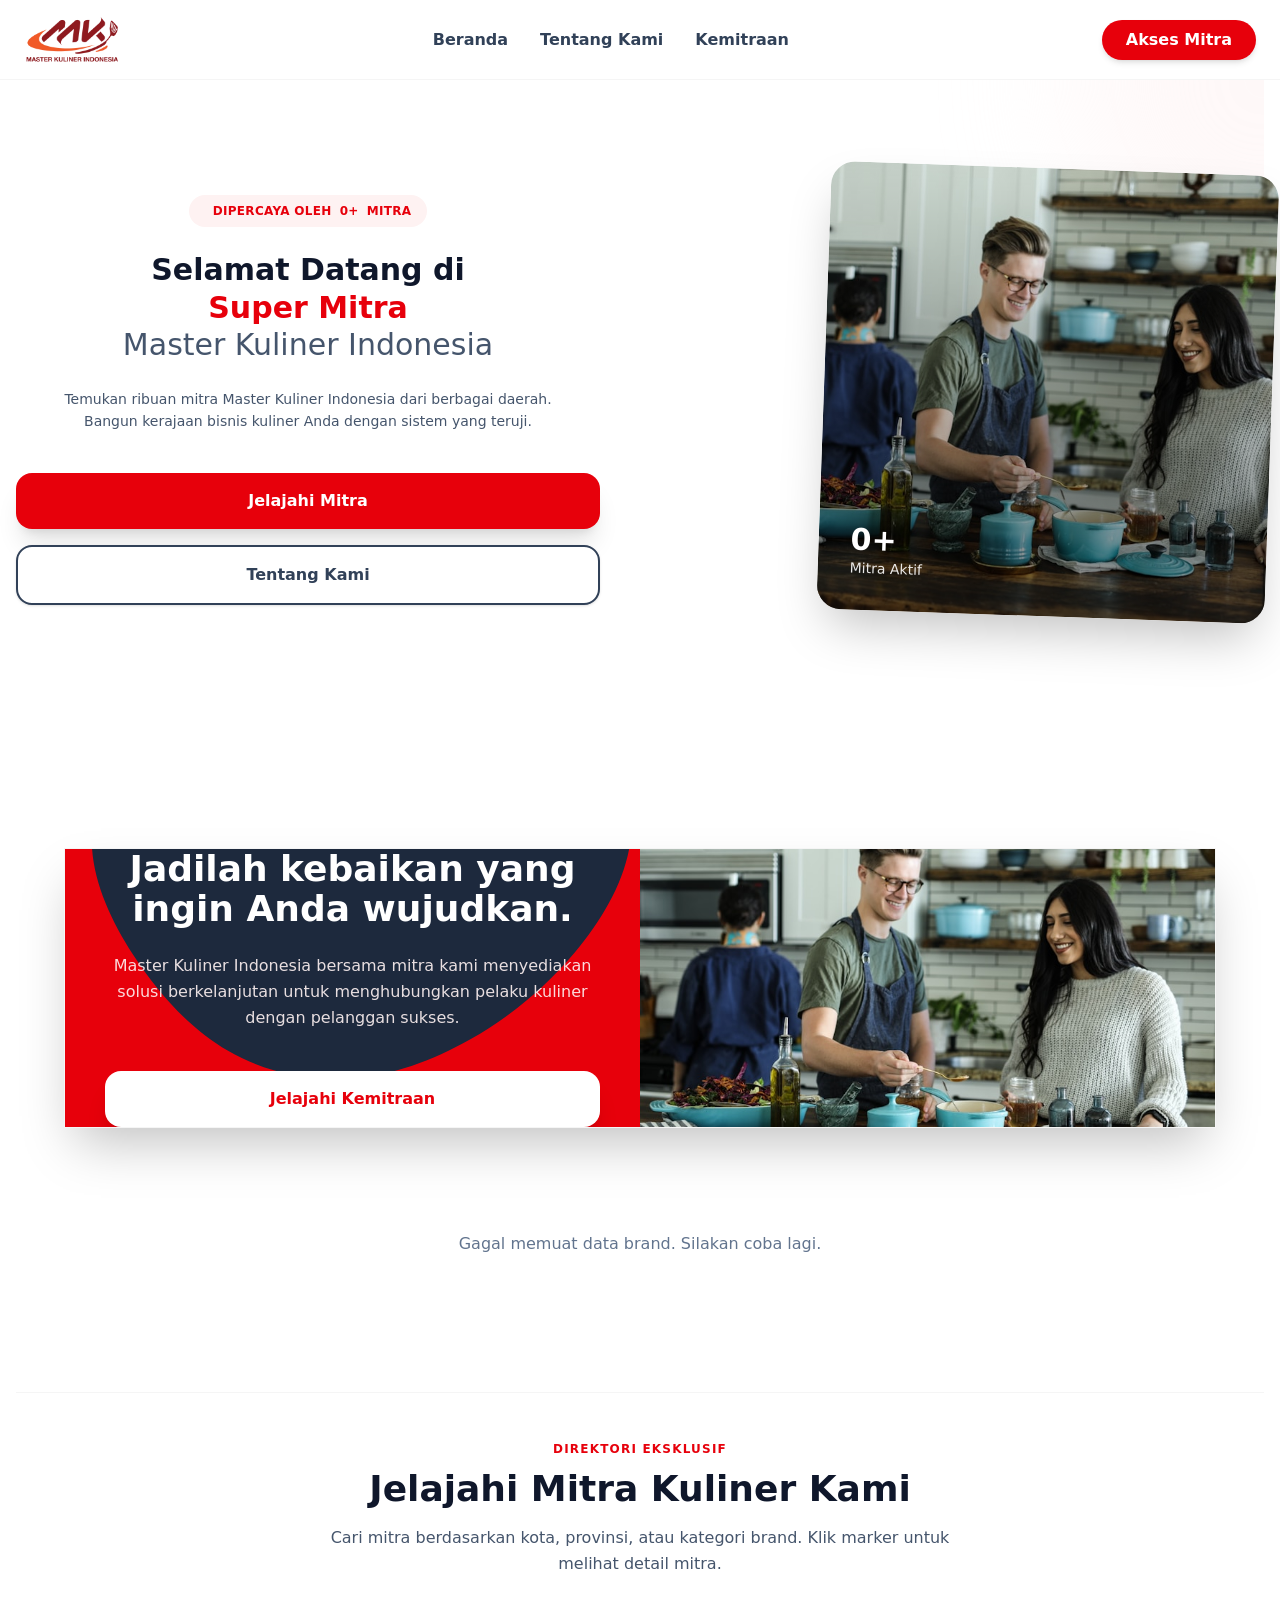
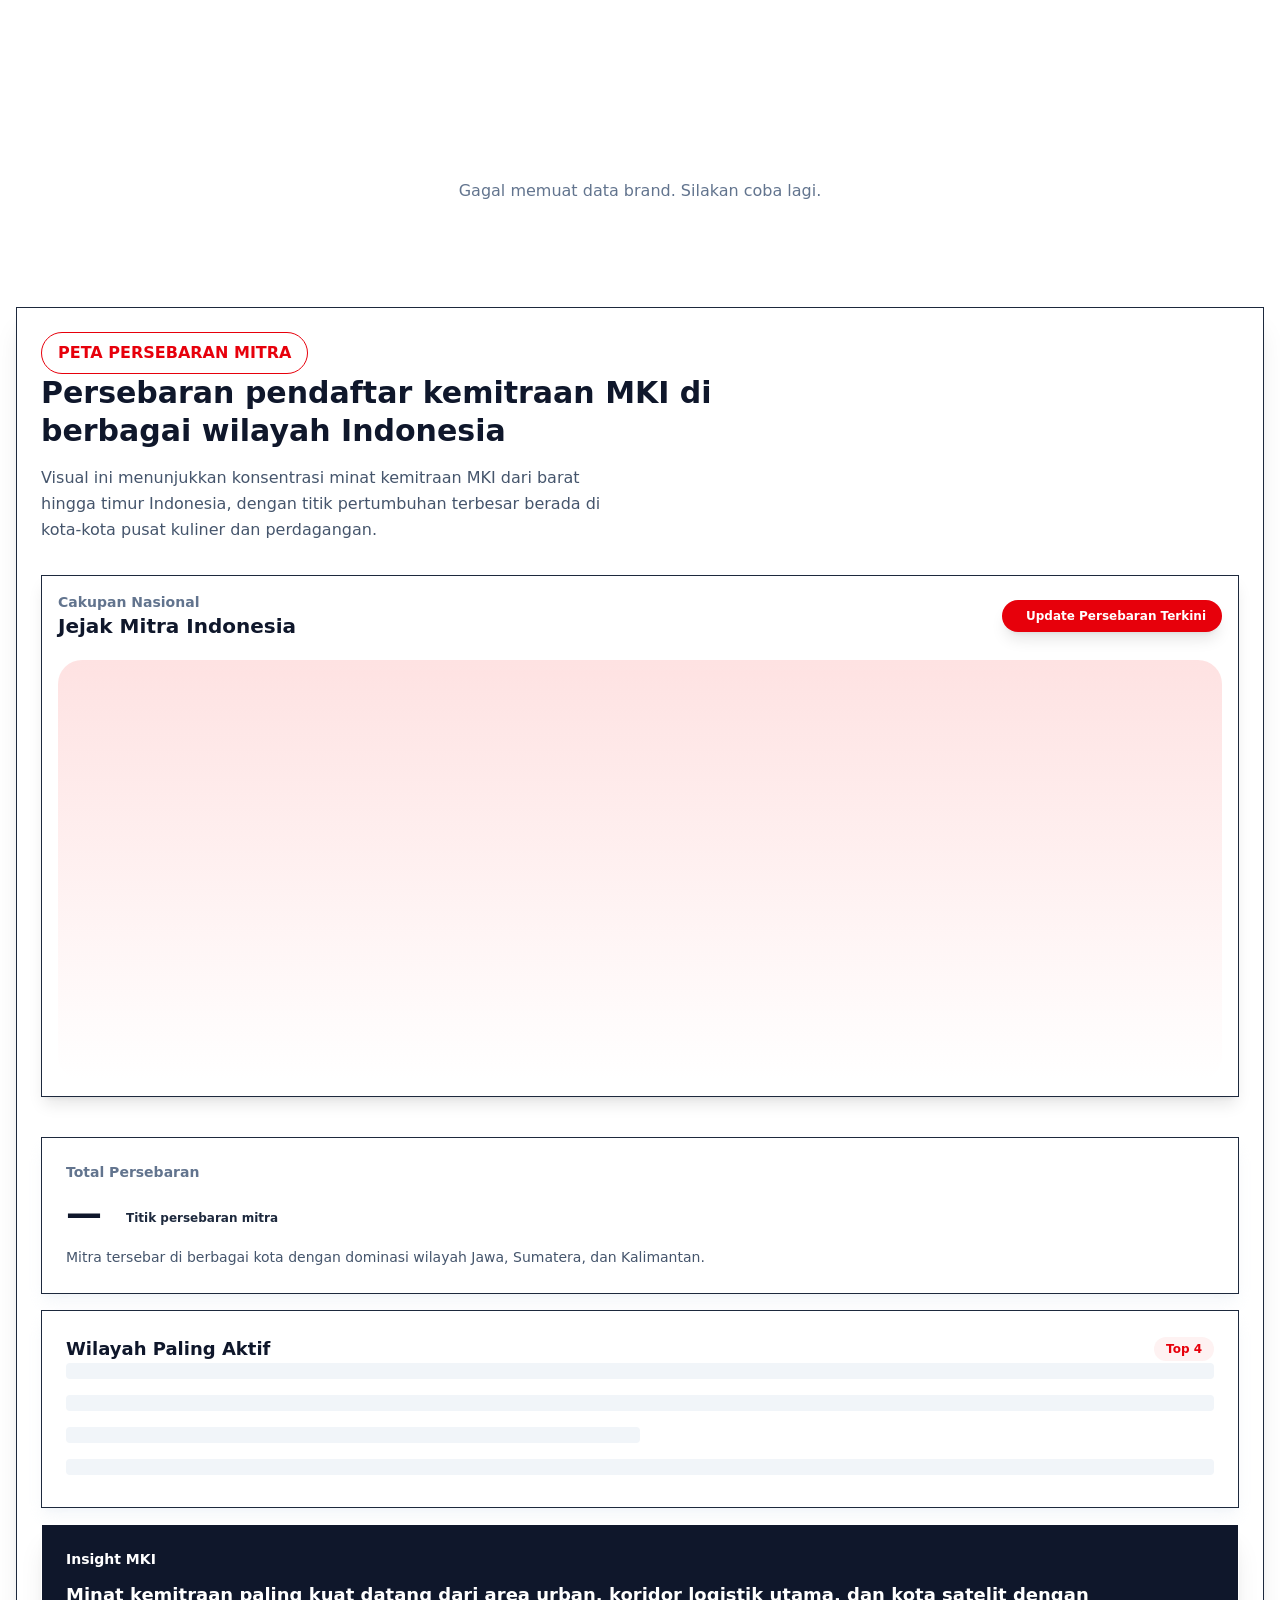
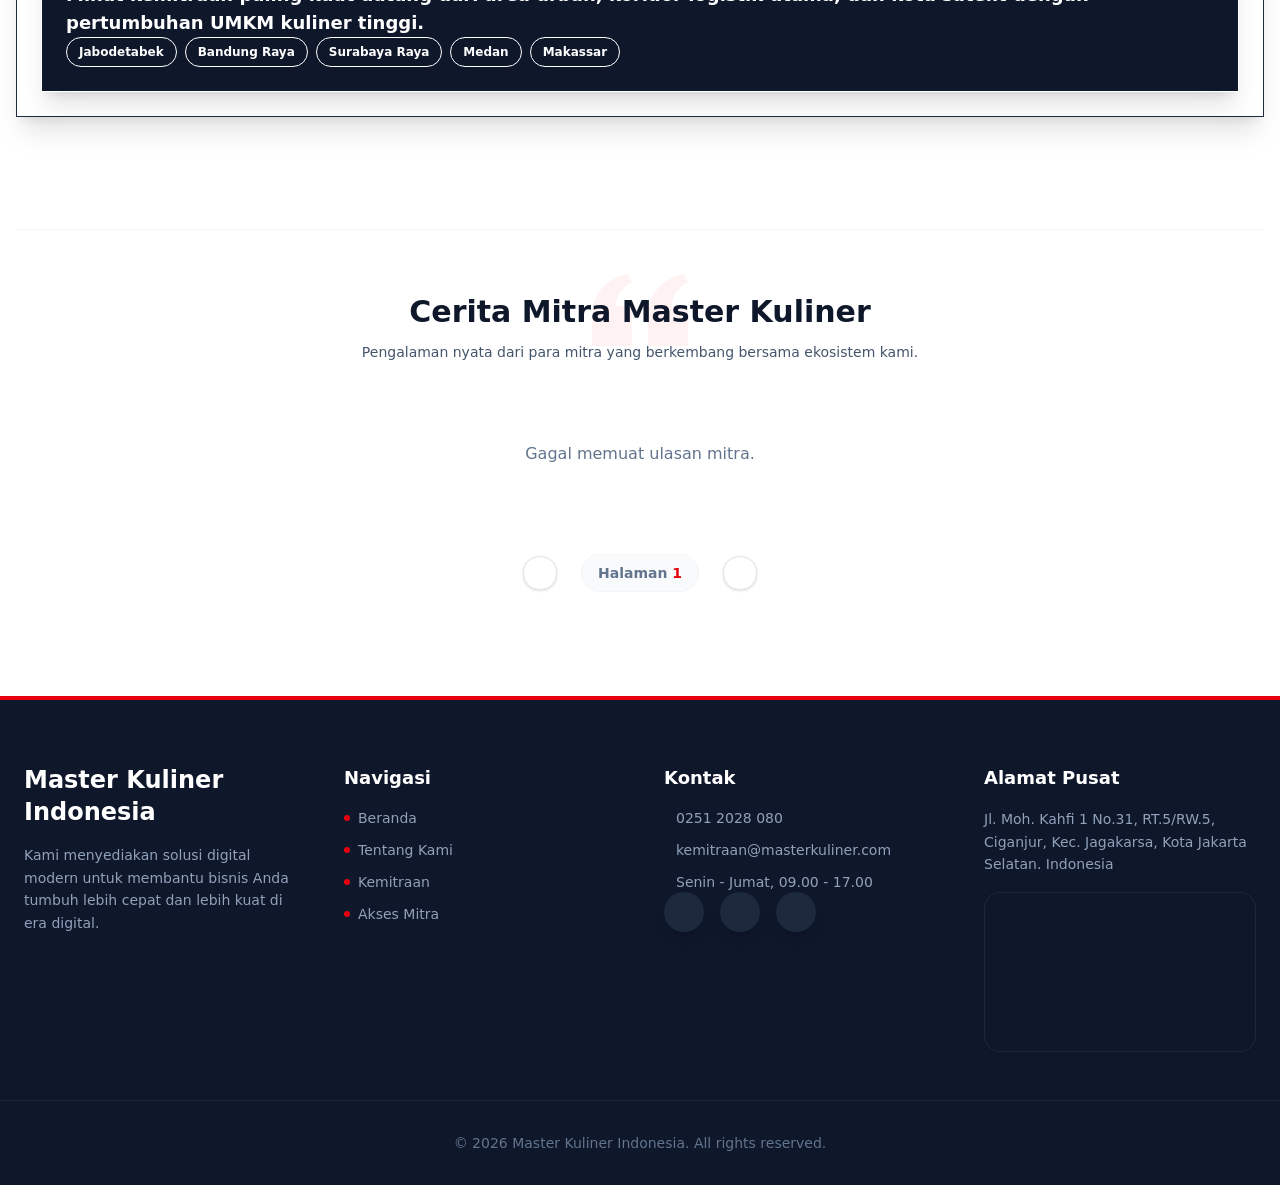
==== commit 0a6b4c99: "feat: activate lock inspect" ====
--- a/course.html
+++ b/course.html
@@ -114,6 +114,7 @@
     <!-- Scripts -->
     <script src="/js/modules/api.js"></script>
     <script src="/js/modules/components.js"></script>
+    <script src="/js/modules/lock.js"></script>
     <!-- SweetAlert2 JS -->
     <script src="https://cdn.jsdelivr.net/npm/sweetalert2@11/dist/sweetalert2.all.min.js"></script>
     <script src="/js/pages/course.js"></script>
